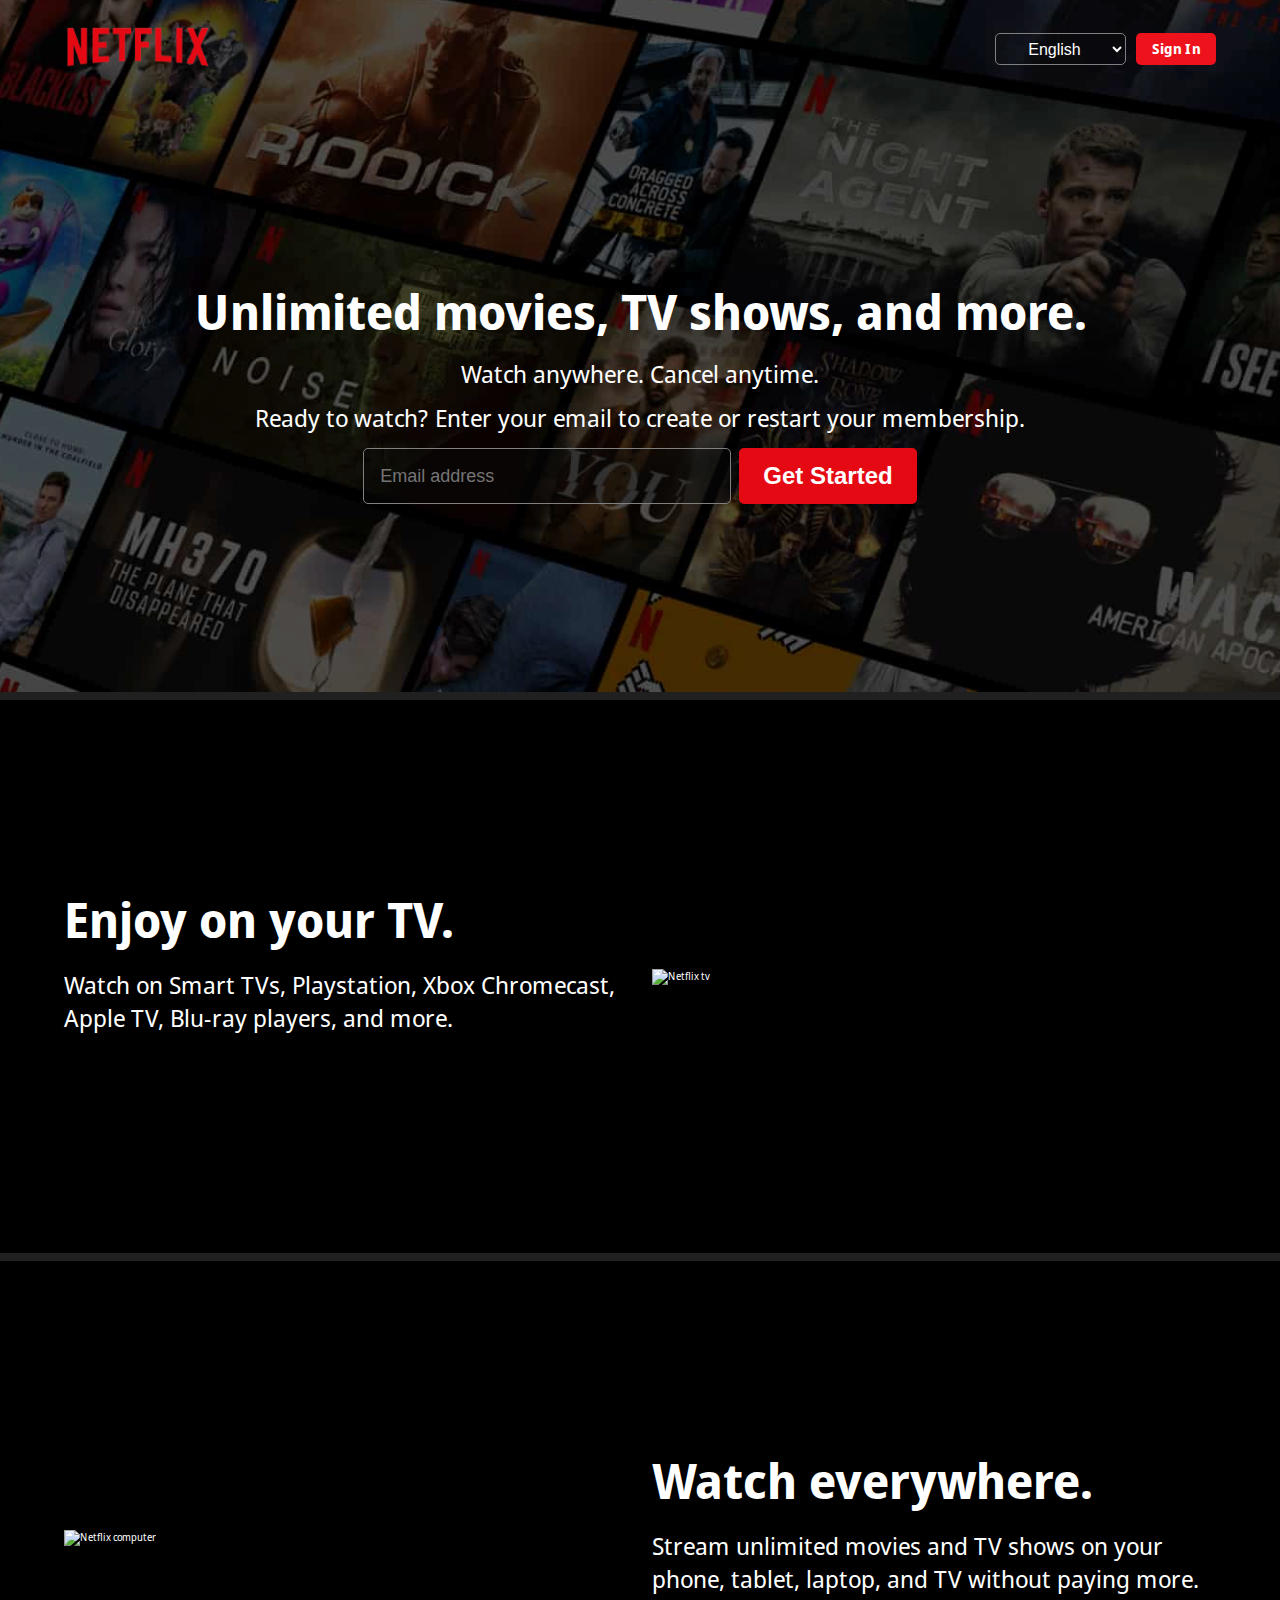
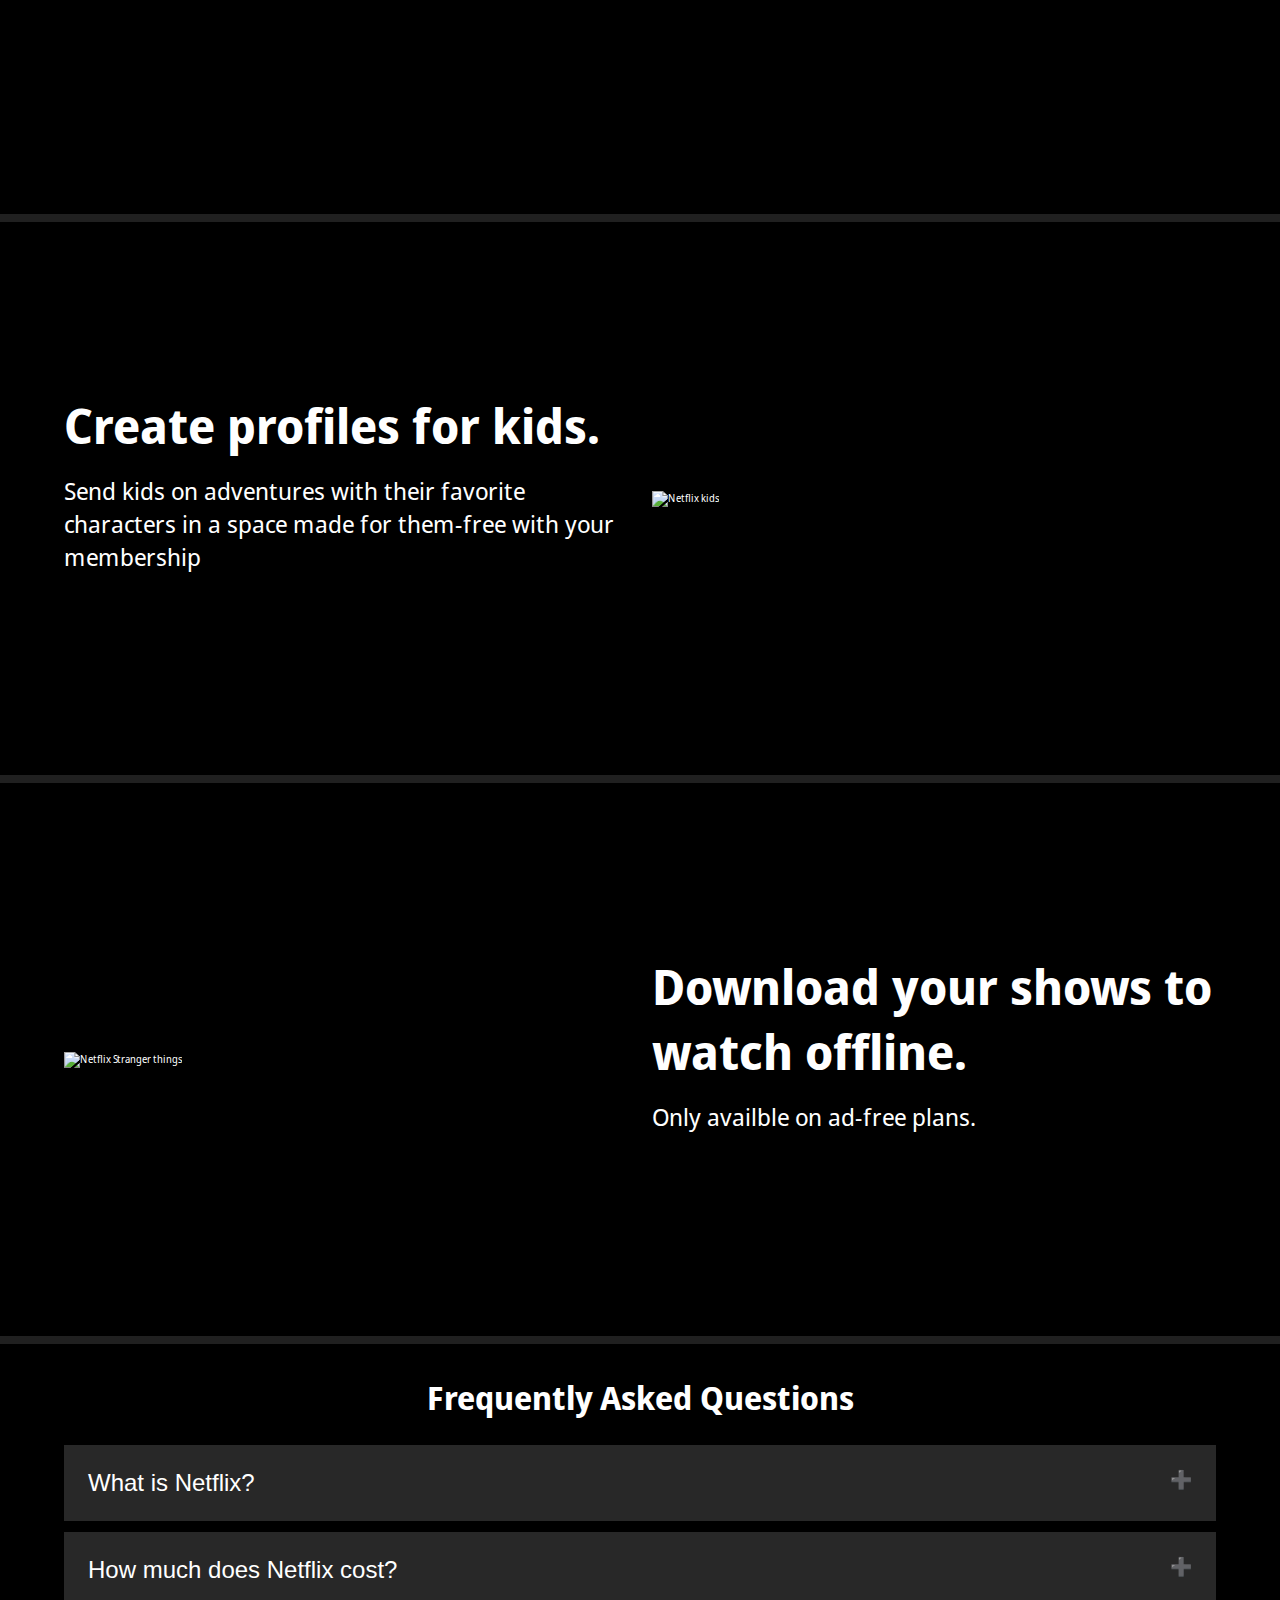
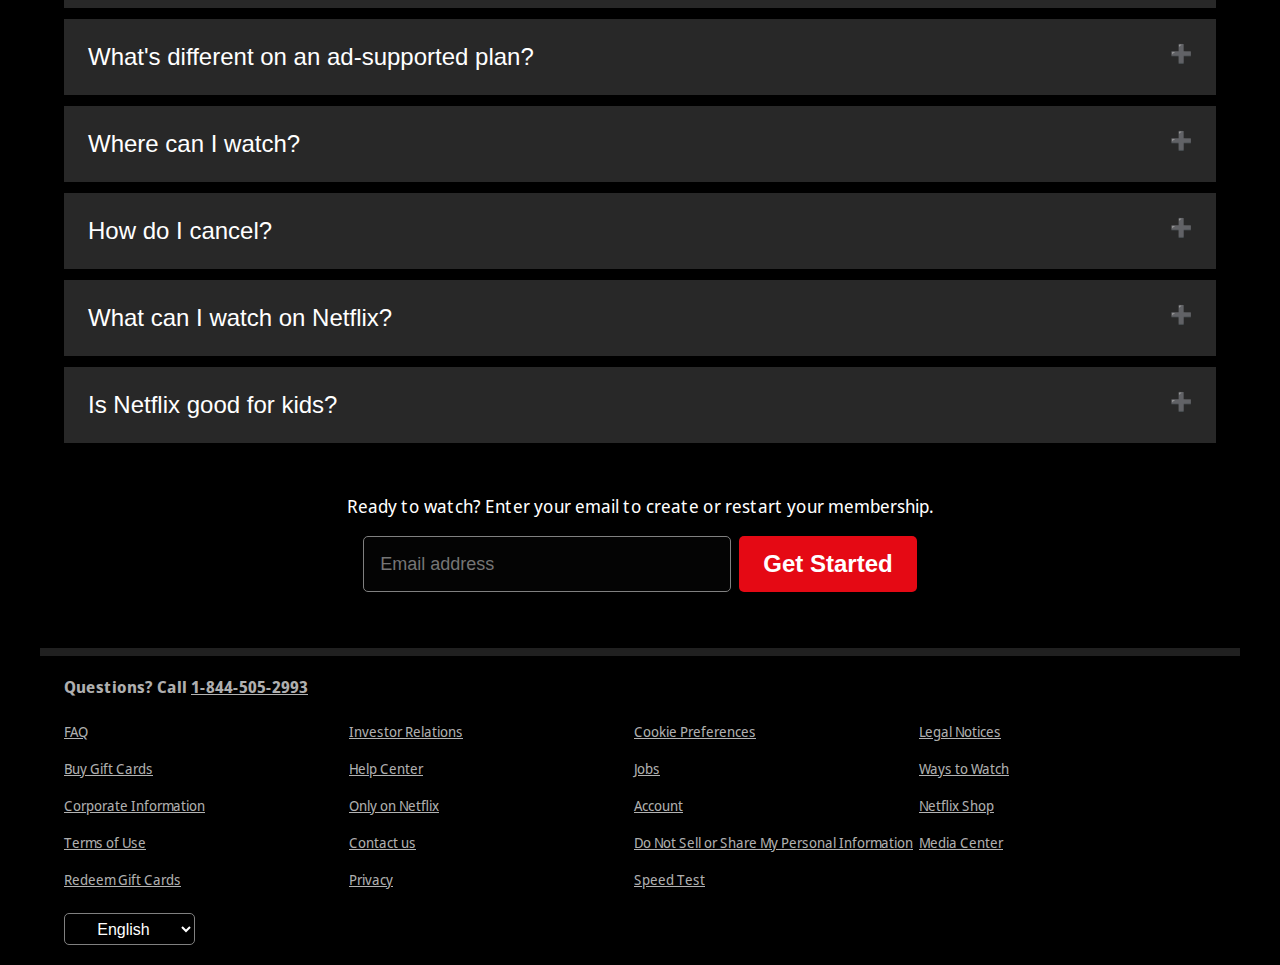
==== index.html @ d530181d "added meta tags" ====
<!DOCTYPE html>
<html lang="en">
    <head>
        <title>Netflix - Watch TV Shows Online, Watch Movies Online</title>
        <meta charset="UTF-8">
        <meta name="viewport" content="width=device-width, initial-scale=1.0">

           <!-- Media tags for social media -->
        <meta property="og:title" content="Netflix">
        <meta property="og:description" content="Watch TV Shows Online | Watch Movies Online">
        <meta property="og:image" content="./images/netflix-logo">
        <meta property="og:url" content="https://netflixclone.netlify.app/">
        <!-- add icon to tab -->
        <link rel="icon" type="image/png" href="./images/netflix-logo.png" sizes="10x10">
        <!-- Search Engine-->
        <meta name="author" content="Stephen Vizzusi">

        <link rel="canonical" href = "https://www.netflix.com/">


        <link rel="preconnect" href="https://fonts.googleapis.com">
        <link rel="preconnect" href="https://fonts.gstatic.com" crossorigin>
        <link href="https://fonts.googleapis.com/css2?family=Noto+Sans+Display:wght@400;700&display=swap" rel="stylesheet">
        <link rel="reset" href="./css/reset.css">
        <link rel="stylesheet" href="./css/style.css">
    </head>
    <body>
        <div class="hero-bg">
            <div class="hero-dark-overlay">
                <!-- navigation -->
                <header>
                    <nav>
                        <div class="nav-logo">
                            <img src="./images/netflix-logo.png" alt="LOGO">   
                        </div>
                        <div class="nav-link">
                            <select>
                                <option value="English">English</option>
                                <option value="Espanol">Espanol</option>
                            </select>
                            <a href="#">Sign In</a>
                        </div>
                    </nav>
                </header>
                <!-- hero section -->
                <main class="hero-section">
                    <section>
                        <hgroup>
                            <h1 class="hero-header">Unlimited movies, TV shows, and more.</h1>
                            <h4 class="hero-text">Watch anywhere. Cancel anytime.</h4>
                        </hgroup>
                    </section>
                    <section class="hero-form">
                        <h4 class="hero-text">Ready to watch? Enter your email to create or restart your membership.</h4>
                        <form action="https://example.com/submit" name="contact" method="POST" data-netlify="true" autocomplete="off" novalidate enctype="multipart/form-data" rel="noopener noreferrer" target="_blank" accept-charset="UTF-8">
                            <input class="email" type="email" placeholder="Email address">
                            <input class="submit" type="submit" value="Get Started">
                        </form>
                    </section>
                </main>
            </div>
        </div>
        <section class="container">
            <div class="child-container">
                <hgroup >
                    <h2 class="container-header">Enjoy on your TV.</h2>
                    <h4 class="container-text">Watch on Smart TVs, Playstation, Xbox Chromecast, Apple TV, Blu-ray players, and more.</h4>
                </hgroup>
                <figure class="figure">
                    <img src="https://assets.nflxext.com/ffe/siteui/acquisition/ourStory/fuji/desktop/tv.png" alt="Netflix tv">
                </figure>
            </div>
        </section>
        <section class="container">
            <div class="child-container child-container2">
                <hgroup>
                    <h2 class="container-header">Watch everywhere.</h2>
                    <h4 class="container-text">Stream unlimited movies and TV shows on your phone, tablet, laptop, and TV without paying more.</h4>
                </hgroup>
                <figure class="figure">
                    <img src="https://assets.nflxext.com/ffe/siteui/acquisition/ourStory/fuji/desktop/device-pile.png" alt="Netflix computer">
                </figure>
            </div>
        </section>
        <section class="container">
            <div class="child-container">
                <hgroup>
                    <h2 class="container-header">Create profiles for kids.</h2>
                    <h4 class="container-text">Send kids on adventures with their favorite characters in a space made for them-free with your membership</h4>
                </hgroup>
                <figure class="figure">
                    <img src="https://occ-0-2218-116.1.nflxso.net/dnm/api/v6/19OhWN2dO19C9txTON9tvTFtefw/AAAABfpnX3dbgjZ-Je8Ax3xn0kXehZm_5L6-xe6YSTq_ucht9TI5jwDMqusWZKNYT8DfGudD0_wWVVTFLiN2_kaQJumz2iivUWbIbAtF.png?r=11f" alt="Netflix kids">
                </figure>
            </div>
        </section>
        <section class="container">
            <div class="child-container child-container2">
                <hgroup>
                    <h2 class="container-header">Download your shows to watch offline.</h2>
                    <h4 class="container-text">Only availble on ad-free plans.</h4>
                </hgroup>
                <figure class="figure">
                    <img src="https://assets.nflxext.com/ffe/siteui/acquisition/ourStory/fuji/desktop/mobile-0819.jpg" alt="Netflix Stranger things">
                </figure>   
            </div>
        </section>
        <section class="faq-section">
            <h2 class="faq-header">Frequently Asked Questions</h2>
            <div>
                <button class="accordion">What is Netflix?</button>
                <div class="panel">
                    <p>Netflix is a streaming service that offers a wide variety of award-winning TV shows, movies, anime, documentaries, and more on thousands of internet-connected devices.</p>
                    <p>You can watch as much as you want, whenever you want &dash; all for one low monthly price. There's always something new to discover and new TV shows and movies are added every week!</p>
                </div>
            </div>

            <div>
                <button class="accordion">How much does Netflix cost?</button>
                <div class="panel">
                    <p>Watch Netflix on your smartphone, tablet, Smart TV, laptop, or streaming device, all for one fixed monthly fee. Plans range from $6.99 to $19.99 a month. No extra costs, no contracts.</p>
                </div>
            </div>

            <div>
                <button class="accordion">What's different on an ad-supported plan?</button>
                <div class="panel">
                    <p>An ad-supported plan is a great way to enjoy movies and TV shows at a lower price. You can stream your favorites with limited ad breaks (some location and device restrictions apply). Downloads are not supported and a limited number of movies and TV shows are not available due to licensing restrictions. <a href="#">Learn more</a>.</p>
                </div>
            </div>

            <div>
                <button class="accordion">Where can I watch?</button>
                <div class="panel">
                    <p>Watch anywhere, anytime. Sign in with your Netflix account to watch instantly on the web at netflix.com from your personal computer or on any internet-connected device that offers the Netflix app, including smart TVs, smartphones, tablets, streaming media players and game consoles.</p>
                    <p>You can also download your favorite shows with the iOS, Android, or Windows 10 app. Use downloads to watch while you're on the go and without an internet connection. Take Netflix with you anywhere.</p>
                </div>
            </div>

            <div>
                <button class="accordion">How do I cancel?</button>
                <div class="panel">
                    <p>Netflix is flexible. There are no pesky contracts and no commitments. You can easily cancel your account online in two clicks. There are no cancellation fees &dash; start or stop your account anytime.</p>
                </div>
            </div>

            <div>
                <button class="accordion">What can I watch on Netflix?</button>
                <div class="panel">
                    <p>Netflix has an extensive library of feature films, documentaries, TV shows, anime, award-winning Netflix originals, and more. Watch as much as you want, anytime you want.</p>
                </div>
            </div>

            
            <div>
                <button class="accordion">Is Netflix good for kids?</button>
                <div class="panel">
                    <p>The Netflix Kids experience is included in your membership to give parents control while kids enjoy family-friendly TV shows and movies in their own space.</p>
                    <p>Kids profiles come with PIN-protected parental controls that let you restrict the maturity rating of content kids can watch and block specific titles you don’t want kids to see.</p>
                </div>
            </div>
        </section>

        <section class="subscribe-section">
            <h4>Ready to watch? Enter your email to create or restart your membership.</h4>
             <form action="https://example.com/submit" name="contact" method="POST" data-netlify="true" autocomplete="off" novalidate enctype="multipart/form-data" rel="noopener noreferrer" target="_blank" accept-charset="UTF-8">
                <input class="email" type="email" placeholder="Email address">
                <input class="submit" type="submit" value="Get Started">
            </form>
        </section>

        <footer>
            <h6>Questions? Call <a href="#">1-844-505-2993</a></h6>
            <ul class="footer-parent-container">
                <li><a href="#">FAQ</a></li>
                <li><a href="#">Investor Relations</a></li>
                <li><a href="#">Cookie Preferences</a></li>
                <li><a href="#">Legal Notices</a></li>
                <li><a href="#">Buy Gift Cards</a></li>
                <li><a href="#">Help Center</a></li>
                <li><a href="#">Jobs</a></li>
                <li><a href="#">Ways to Watch</a></li>
                <li><a href="#">Corporate Information</a></li>
                <li><a href="#">Only on Netflix</a></li>
                <li><a href="#">Account</a></li>
                <li><a href="#">Netflix Shop</a></li>
                <li><a href="#">Terms of Use</a></li>
                <li><a href="#">Contact us</a></li>
                <li><a href="#">Do Not Sell or Share My Personal Information</a></li>
                <li><a href="#">Media Center</a></li>
                <li><a href="#">Redeem Gift Cards</a></li>
                <li><a href="#">Privacy</a></li>
                <li><a href="#">Speed Test</a></li>
            </ul>
            <select>
                <option value="English">English</option>
                <option value="Espanol">Espanol</option>
            </select>
        </footer>
        <script src="./js/main.js"></script>
    </body>
</html>
---- css/style.css ----
/* Box Model Hack */
* {
    box-sizing: border-box;
    margin: 0;
    padding: 0;
}

/* Clear fix hack */
.clearfix:after {
    content: ".";
    display: block;
    clear: both;
    visibility: hidden;
    line-height: 0;
    height: 0;
}

.clear {
   clear: both;
}

/******************************************
/* BASE STYLES
/*******************************************/

html {
    font-size: 62.5%;
}

body {
    background-color: rgb(0,0,0);
    font-family: "Noto Sans Display", "sans-serif";
    color: #fff;
}


img {
    width: 100%;
    object-fit: cover;
}

a {
    text-decoration: none;
    color: inherit;
}

/******************************************
/* NAVIGATION
/*******************************************/

nav {
    padding: 10px 0;
    width: 90%;
    max-width: 1200px;
    margin: auto;
    display: flex;
    align-items: center;
    justify-content: space-between;
}

.nav-logo {
    width: 95px;
}

.nav-link {
    font-size: 1.4rem;
    font-weight: 700;
    display: flex;
    gap: 10px;
    color: #fff;
}

.nav-link > select {
    border: 1px solid gray;
    border-radius: 5px;
    background: none;
    color: #fff;
    padding: 5px;
    width: 80px;
}

.nav-link > a {
    background: rgb(237, 18, 27);
    border-radius: 5px;
    width: 80px;
    display: flex;
    justify-content: center;
    align-items: center;
}

/******************************************
/* HERO
/*******************************************/

.hero-bg {
    background: url(../images/netflix-bg.jpeg);
    background-repeat: no-repeat;
    background-size: 300%;
    background-position: bottom center;
    height: 510px; 
    width: 100%;
    border-bottom: 8px solid rgb(32, 32, 32);
}

.hero-dark-overlay {
    width: 100%;
    height: 100%;
    background-color: rgba(0, 0, 0, 0.6);
}

.hero-section {
    display: flex;
    flex-direction: column;
    align-items: center;
    justify-content: center;
    color: #fff;
    padding: 38px 0px;
    width: 90%;
    max-width: 900px;
    margin: auto;
}

.hero-header {
    font-size: 3.2rem;
    text-align: center;
}

.hero-text {
    font-size: 1.8rem;
    font-weight: 400;
    line-height: 2.8rem;
    text-align: center;
    max-width: 75%;
    margin: auto;
    margin-top: 16px;
}

.hero-form > form {
    display: flex;
    flex-direction: column;
    align-items: center;
    justify-content: center;
    gap: 16px;
}
.email {
    border: 1px solid gray;
    border-radius: 5px;
    background: rgba(9, 9, 9, 0.4);
    outline: none;
    color: #fff;
    padding: 20px 16px;
    margin-top: 16px;
    width: 100%;
    max-width: 294px;
    height: 48px;
    font-size: 1.8rem;
}

.submit {
    padding: 12px 28px;
    background: #E50914;
    color: #fff;
    border-radius: 5px;
    border: none;
    font-size: 1.8rem;
    font-weight: 700;
    outline: none;
    
}

/******************************************
/* container sections
/*******************************************/

.container {
    max-width: 100%;
    min-height: 510px;
    text-align: center;
    display: flex;
    flex-direction: column;
    align-items: center;
    justify-content: space-around;
    border-bottom: 8px solid rgb(32, 32, 32);
}

.child-container {
    width: 90%;
    max-width: 900px;
    margin: auto;
}

.container-header {
    font-size: 3.2rem;
    font-weight: 700;
    margin-top: 25px;

}

.container-text {
    font-size: 1.8rem;
    font-weight: 400;
    max-width: 85%;
    margin: auto;
    margin-top: 16px;
}

.figure {
    width: 88%;
    max-width: 640px;
    margin: auto;
}

/******************************************
/* FAQ Section
/*******************************************/


.faq-section {
    width: 90%;
    max-width: 1200px;
    margin: auto;
    padding: 32px 0;
    display: flex;
    flex-direction: column;
    gap: 10px;
}

.faq-header{
    font-size: 3.2rem;
    text-align: center;
    margin-bottom: 16px;
}

.accordion {
    background: rgb(40,40,40);
    color: #fff;
    font-size: 1.8rem;
    cursor: pointer;
    width: 100%;
    border: none;
    outline: none;
    transition: .2s ease-in-out;
    text-align: left;
    padding: 24px;
    margin-bottom: 1px;
}

.active, .accordion:hover {
    background: rgb(69,69,69);
}

.panel {
    background: rgb(40,40,40);
    width: 100%;
    font-size: 1.8rem;
    height: fit-content;
    padding: 24px;
    color: #fff;
    display: none;
    overflow: hidden;
}

.panel p:nth-child(2) {
    margin-top: 10px;
}

.accordion:after{
    content: "\02795";
    font-size: 1.8rem;
    color: #fff;
    float: right;
}

.active:after {
    content: "\0058";
    font-size: 1.8rem;
    color: #fff;
    float: right;
}

/******************************************
/* Subscribe Section
/*******************************************/

.subscribe-section {
    width: 100%;
    max-width: 1200px;
    margin: auto;
    margin-top: 1.6rem; 
    display: flex;
    flex-direction: column;
    align-items: center;
    justify-content: center;
    padding-bottom: 5.6rem;
    border-bottom: 8px solid rgb(32, 32, 32);
}

.subscribe-section form {
    display: flex;
    flex-direction: column;
    justify-content: center;
    align-items: center;
    gap: 1.6rem;
}

.subscribe-section h4 {
    font-size: 1.8rem;
    font-weight: 400;
    line-height: 2.8rem;
    text-align: center;
    max-width: 70%;
    margin: auto;
}

/******************************************
/* Footer
/*******************************************/

footer {
    width: 90%;
    max-width: 1200px;
    margin: auto;
    color: #ffffffB3;
    display: flex;
    flex-direction: column;
    gap: 20px;
    font-size: 1.4rem;
    padding: 20px 0;
}

footer a {
    text-decoration: underline;
}

.footer-parent-container {
    display: flex;
    flex-direction: row;
    flex-wrap: wrap;
    gap: 10px;
    width: 100%;
    max-width: 1200px;
    list-style: none;
}

.footer-parent-container li {
    width: 100%;
    max-width: 190px;
    padding: 4px 0;
}
footer ul li {
    padding: 8px 0;
}

footer h6 {
    font-size: 1.6rem;
}

footer select {
    border: 1px solid gray;
    border-radius: 5px;
    background: none;
    color: #fff;
    padding: 5px;
    width: 80px;
}


/******************************************
/* Media Queries
/*******************************************/

@media screen and (min-width:768px){
    .nav-link > select {
        padding: 6px 0;
        width: 131px;
        height: 32px;
        font-size: 1.6rem;
        text-align: center;
    }

    .hero-bg {
        background-size: 150%;
        background-position: bottom center;
        height: 512px; 
    }

    .hero-section {
        flex-direction: column;
        padding: 0px 0px;
        padding-top: 11.2rem;
    }
    
    .hero-text {
        max-width: 100%;
    }
    
    .hero-form > form {
        flex-direction: row;
        gap: 8px;
        margin-top: 16px;
    }
    .email {
        padding: 20px 16px;
        margin-top: 0;
        width: 100%;
        max-width: 368px;
        height: 56px;
    }
    
    .submit {
        padding: 12px 24px;
        font-size: 2.4rem;
        height: 56px;     
    }

    .container {
        min-height: 750px;
        align-items: flex-start;
        justify-content: flex-start;
    }
     
    .container-header {
        margin-top: -32px;
    }

    .container-text {
        max-width: 95%;
    }

    .panel {
        font-size: 2.4rem;
    }

    .accordion {
        font-size: 2.4rem;
    }
    
    .subscribe-section form {
        flex-direction: row;
        gap: 8px;
        margin-top: 16px;
    }

    .subscribe-section form .email{
        width: 376px;
    }

    .subscribe-section form .submit {
            height: 56px;     
    }

    .subscribe-section h4 {
        max-width: 80%;
    }

    footer {
        width: 90%;
        max-width: 1200px;
        margin: auto;
        color: #ffffffB3;
        display: flex;
        flex-direction: column;
        gap: 20px;
        font-size: 1.4rem;
        padding: 20px 0;
    }

    .footer-parent-container {
        column-gap: 5px;
    }
    
    .footer-parent-container li {
        max-width: 174px;
    }

    footer h6 {
        font-size: 1.6rem;
    }
    
    footer a {
        text-decoration: underline;
    }
    
    footer ul {
        display: flex;
        flex-direction: row;
        flex-wrap: wrap;
    }
    footer ul > div {
        width: 100%;
        max-width: 226px;
    }

    footer ul li {
        padding: 8px 0;
    }

    footer ul > div:nth-child(1) {
        /* background-color: #E50914; */
        margin-right: .2rem;
    }

    footer ul > div:nth-child(2) {
        /* background-color: blue; */
        margin-right: .2rem;
    }

    footer select {
        padding: 6px 0;
        width: 131px;
        height: 32px;
        font-size: 1.6rem;
        text-align: center;
    }
}

@media screen and (min-width: 960px){
    
    .nav-logo {
        width: 148px;
    }

    .hero-bg {
        background-size: 150%;
        height: 700px; 
    }

    .hero-section {
        padding-top: 18.2rem;
    }

    .hero-header {
        font-size: 4.8rem;
    }

    .hero-text {
        font-size: 2.4rem;
    }

    .container {
        min-height: 561px;
        text-align:left;
        max-width: 100%;
    }

    .child-container {
        display: flex;
        align-items: center;
        justify-content: center;
        flex-wrap: nowrap;
        max-width: 1331px;
        gap: 2%;
    }

    .child-container > hgroup {
        width: 49%;
    }

    .child-container > figure {
        width: 49%;
    }

    .child-container2 > hgroup {
        order: 2;
    }

    .container-header {
        font-size: 4.8rem;
    }
    
    .container-text {
        font-size: 2.4rem;
        max-width: 100%;
    }


    .footer-parent-container li {
        max-width: 280px;
    }
}
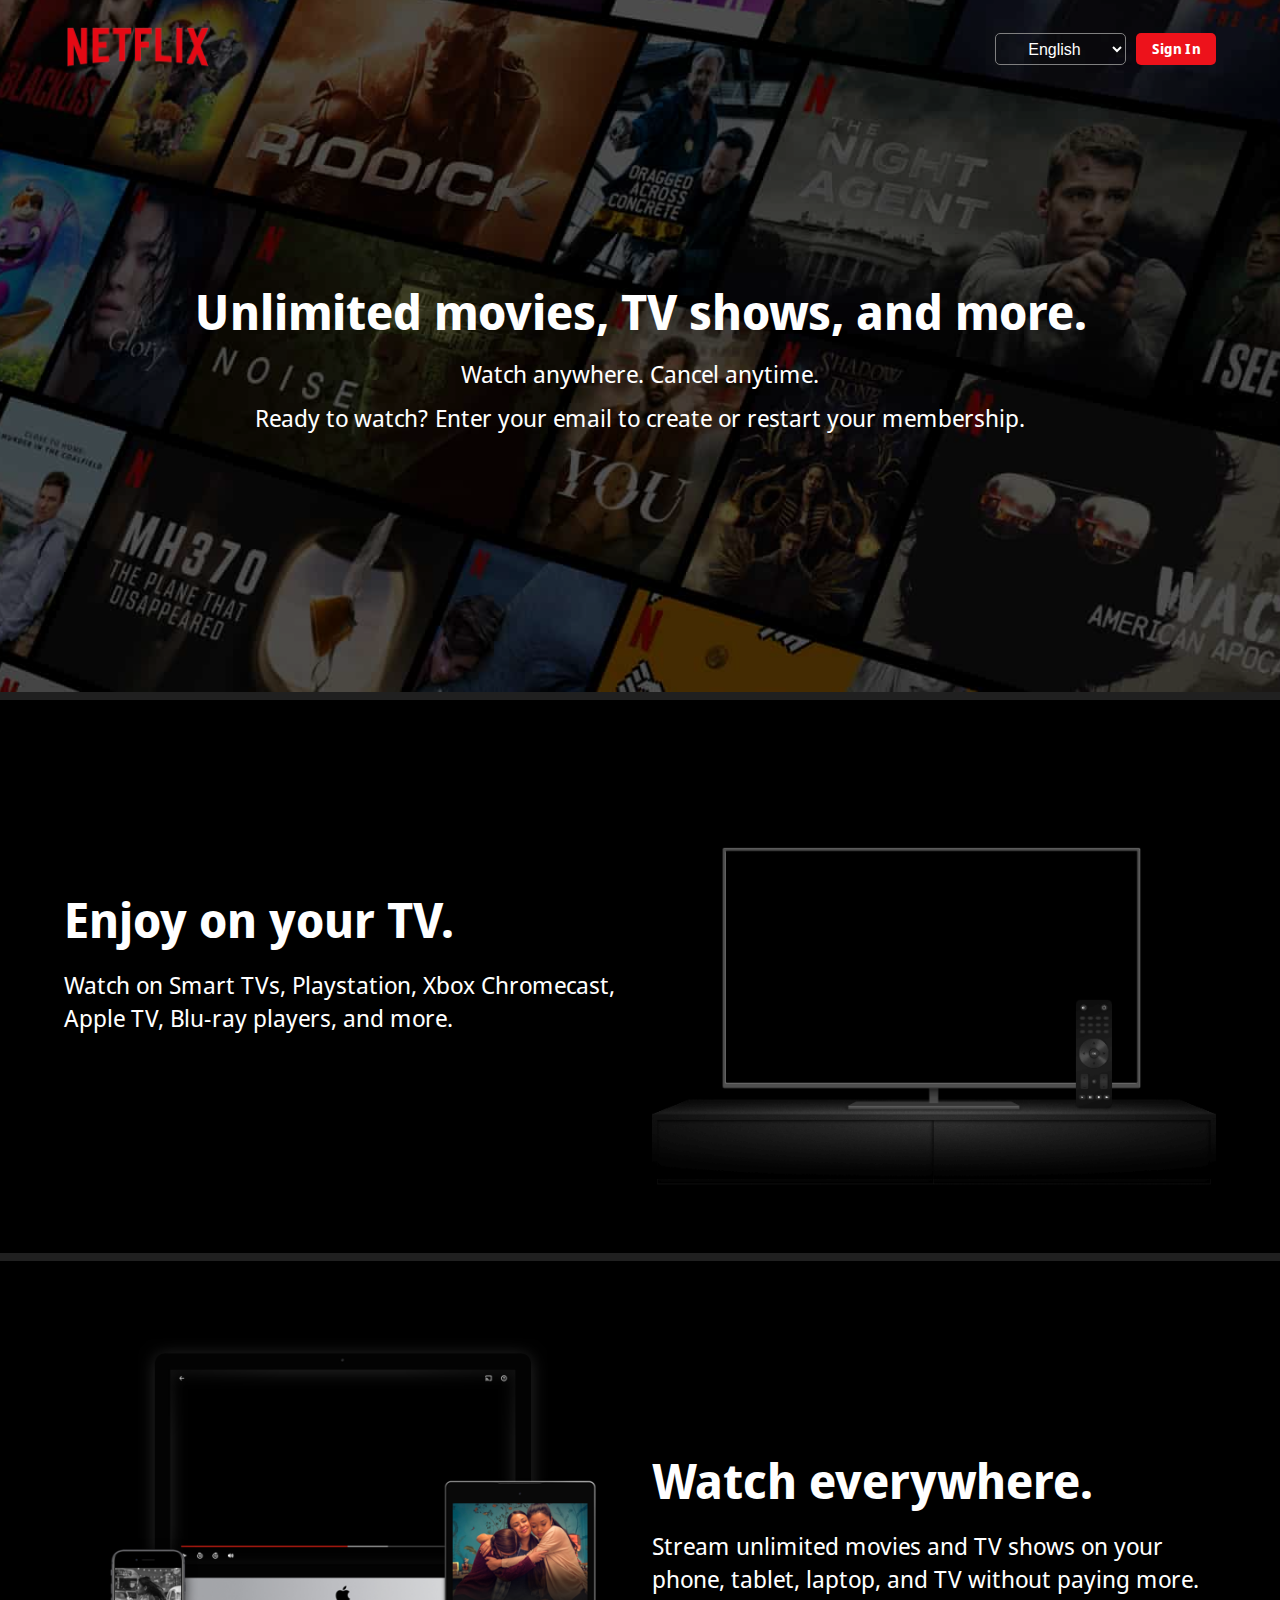
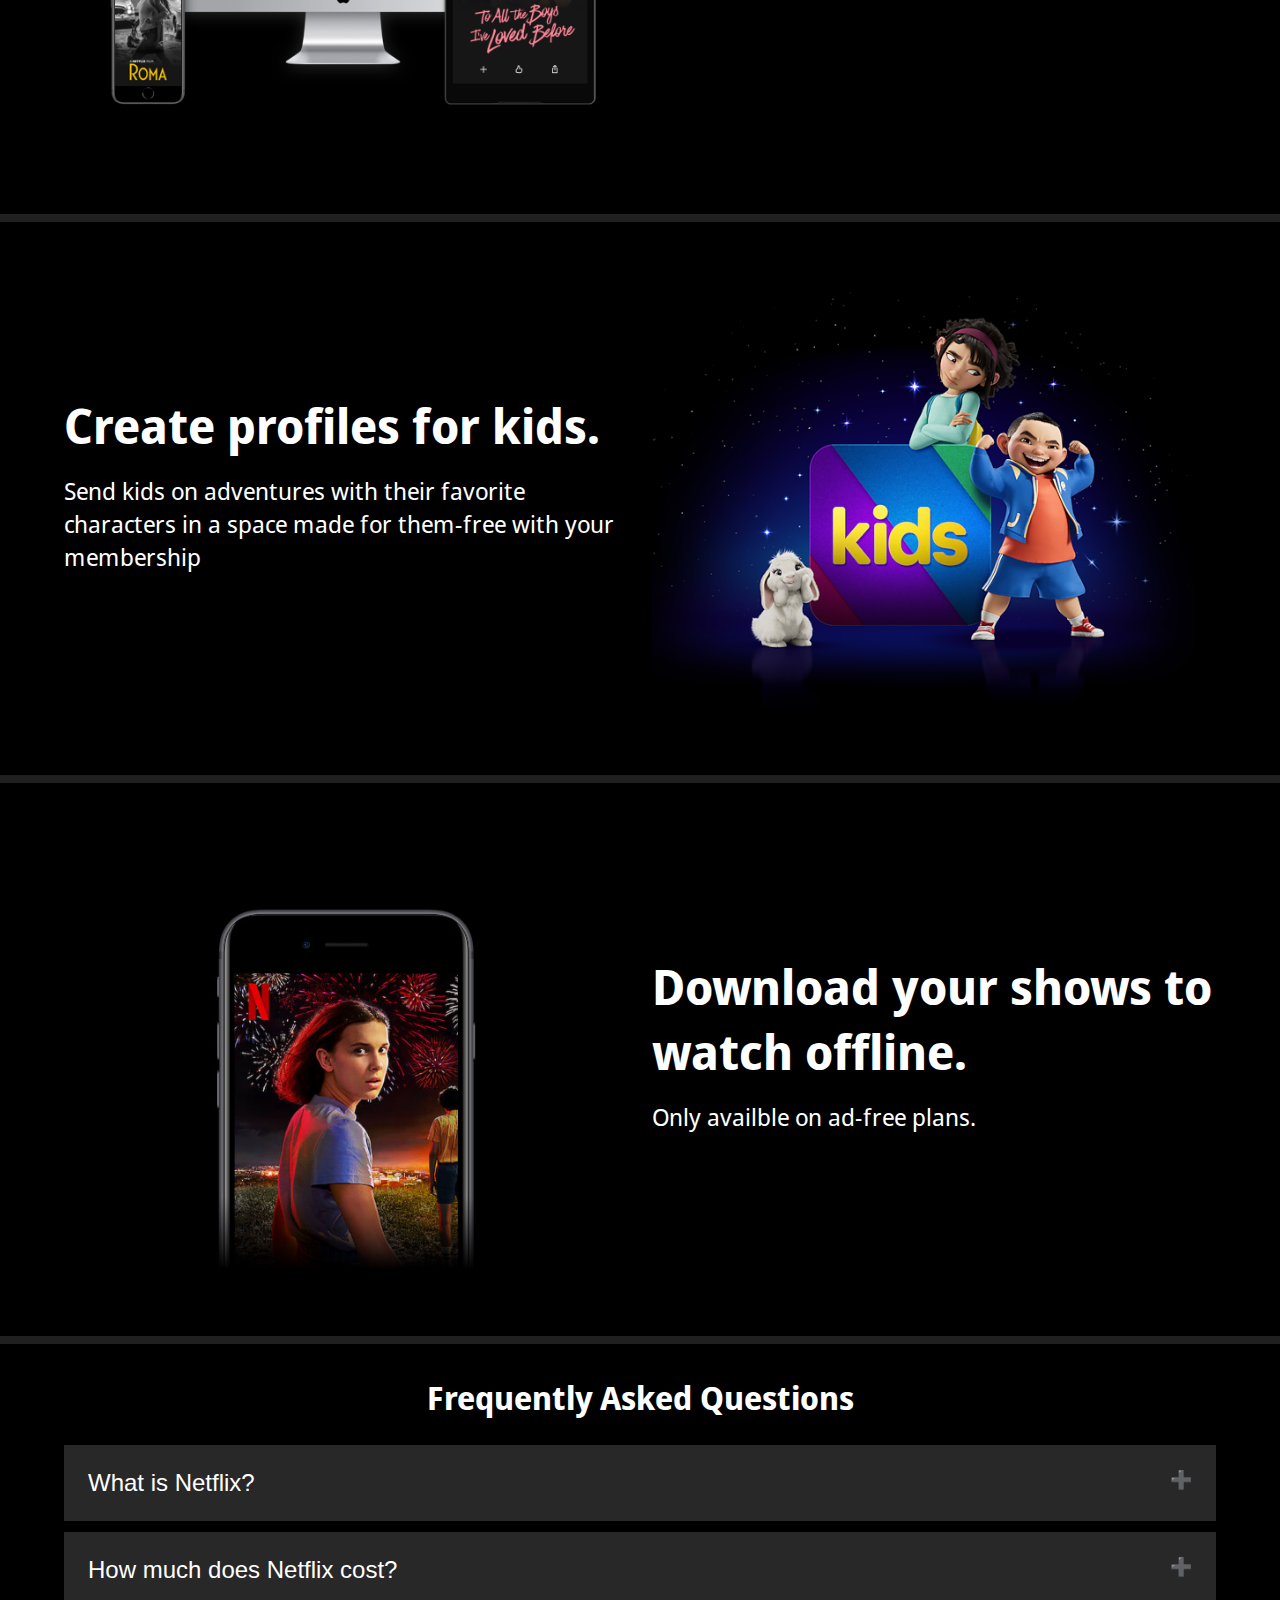
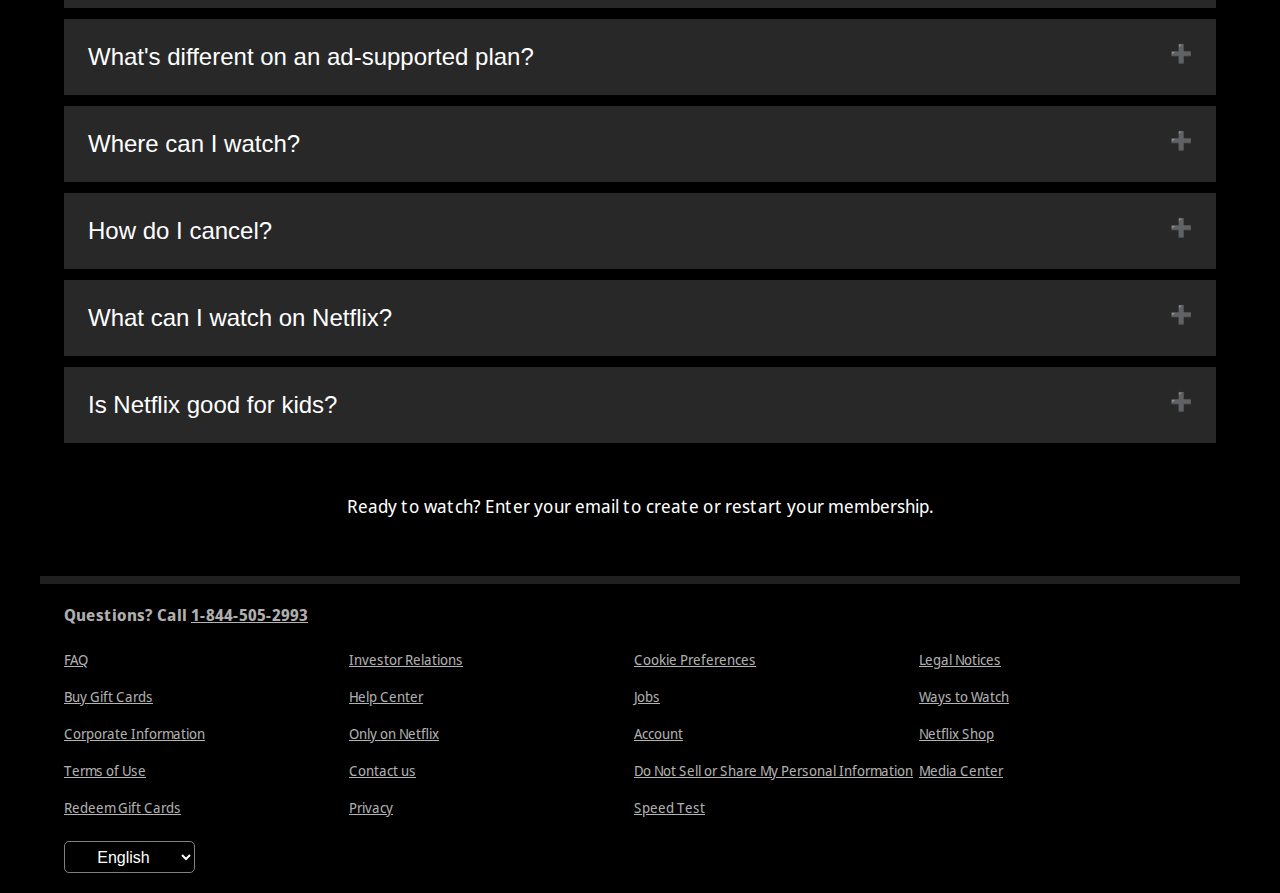
==== commit 234660de: "Removed the forms and added local images, so that the website will no longer get flagged for phishin" ====
--- a/index.html
+++ b/index.html
@@ -9,15 +9,15 @@
         <meta property="og:title" content="Netflix">
         <meta property="og:description" content="Watch TV Shows Online | Watch Movies Online">
         <meta property="og:image" content="./images/netflix-logo">
-        <meta property="og:url" content="https://netflixclone.netlify.app/">
+        <meta property="og:url" content="netflixclonedsite.netlify.app">
         <!-- add icon to tab -->
         <link rel="icon" type="image/png" href="./images/netflix-logo.png" sizes="10x10">
         <!-- Search Engine-->
         <meta name="author" content="Stephen Vizzusi">
 
-        <link rel="canonical" href = "https://www.netflix.com/">
+        <link rel="canonical" href = "https://www.netflixclonedsite.netlify.app">
 
-
+        <meta name="google-site-verification" content="bhudc0lct3Zh2HI8T-TkEmAyJ6qujlv5W0Tv61ZH2b0" />
         <link rel="preconnect" href="https://fonts.googleapis.com">
         <link rel="preconnect" href="https://fonts.gstatic.com" crossorigin>
         <link href="https://fonts.googleapis.com/css2?family=Noto+Sans+Display:wght@400;700&display=swap" rel="stylesheet">
@@ -38,7 +38,7 @@
                                 <option value="English">English</option>
                                 <option value="Espanol">Espanol</option>
                             </select>
-                            <a href="#">Sign In</a>
+                            <a href="./signin.html">Sign In</a>
                         </div>
                     </nav>
                 </header>
@@ -52,10 +52,7 @@
                     </section>
                     <section class="hero-form">
                         <h4 class="hero-text">Ready to watch? Enter your email to create or restart your membership.</h4>
-                        <form action="https://example.com/submit" name="contact" method="POST" data-netlify="true" autocomplete="off" novalidate enctype="multipart/form-data" rel="noopener noreferrer" target="_blank" accept-charset="UTF-8">
-                            <input class="email" type="email" placeholder="Email address">
-                            <input class="submit" type="submit" value="Get Started">
-                        </form>
+
                     </section>
                 </main>
             </div>
@@ -67,7 +64,7 @@
                     <h4 class="container-text">Watch on Smart TVs, Playstation, Xbox Chromecast, Apple TV, Blu-ray players, and more.</h4>
                 </hgroup>
                 <figure class="figure">
-                    <img src="https://assets.nflxext.com/ffe/siteui/acquisition/ourStory/fuji/desktop/tv.png" alt="Netflix tv">
+                    <img src="./images/tv-1.png" alt="Netflix tv">
                 </figure>
             </div>
         </section>
@@ -78,7 +75,7 @@
                     <h4 class="container-text">Stream unlimited movies and TV shows on your phone, tablet, laptop, and TV without paying more.</h4>
                 </hgroup>
                 <figure class="figure">
-                    <img src="https://assets.nflxext.com/ffe/siteui/acquisition/ourStory/fuji/desktop/device-pile.png" alt="Netflix computer">
+                    <img src="./images/computer-2.png" alt="Netflix computer">
                 </figure>
             </div>
         </section>
@@ -89,7 +86,7 @@
                     <h4 class="container-text">Send kids on adventures with their favorite characters in a space made for them-free with your membership</h4>
                 </hgroup>
                 <figure class="figure">
-                    <img src="https://occ-0-2218-116.1.nflxso.net/dnm/api/v6/19OhWN2dO19C9txTON9tvTFtefw/AAAABfpnX3dbgjZ-Je8Ax3xn0kXehZm_5L6-xe6YSTq_ucht9TI5jwDMqusWZKNYT8DfGudD0_wWVVTFLiN2_kaQJumz2iivUWbIbAtF.png?r=11f" alt="Netflix kids">
+                    <img src="./images/kids-3.png" alt="Netflix kids">
                 </figure>
             </div>
         </section>
@@ -100,7 +97,7 @@
                     <h4 class="container-text">Only availble on ad-free plans.</h4>
                 </hgroup>
                 <figure class="figure">
-                    <img src="https://assets.nflxext.com/ffe/siteui/acquisition/ourStory/fuji/desktop/mobile-0819.jpg" alt="Netflix Stranger things">
+                    <img src="./images/mobile-4.jpeg" alt="Netflix Stranger things">
                 </figure>   
             </div>
         </section>
@@ -162,10 +159,7 @@
 
         <section class="subscribe-section">
             <h4>Ready to watch? Enter your email to create or restart your membership.</h4>
-             <form action="https://example.com/submit" name="contact" method="POST" data-netlify="true" autocomplete="off" novalidate enctype="multipart/form-data" rel="noopener noreferrer" target="_blank" accept-charset="UTF-8">
-                <input class="email" type="email" placeholder="Email address">
-                <input class="submit" type="submit" value="Get Started">
-            </form>
+
         </section>
 
         <footer>
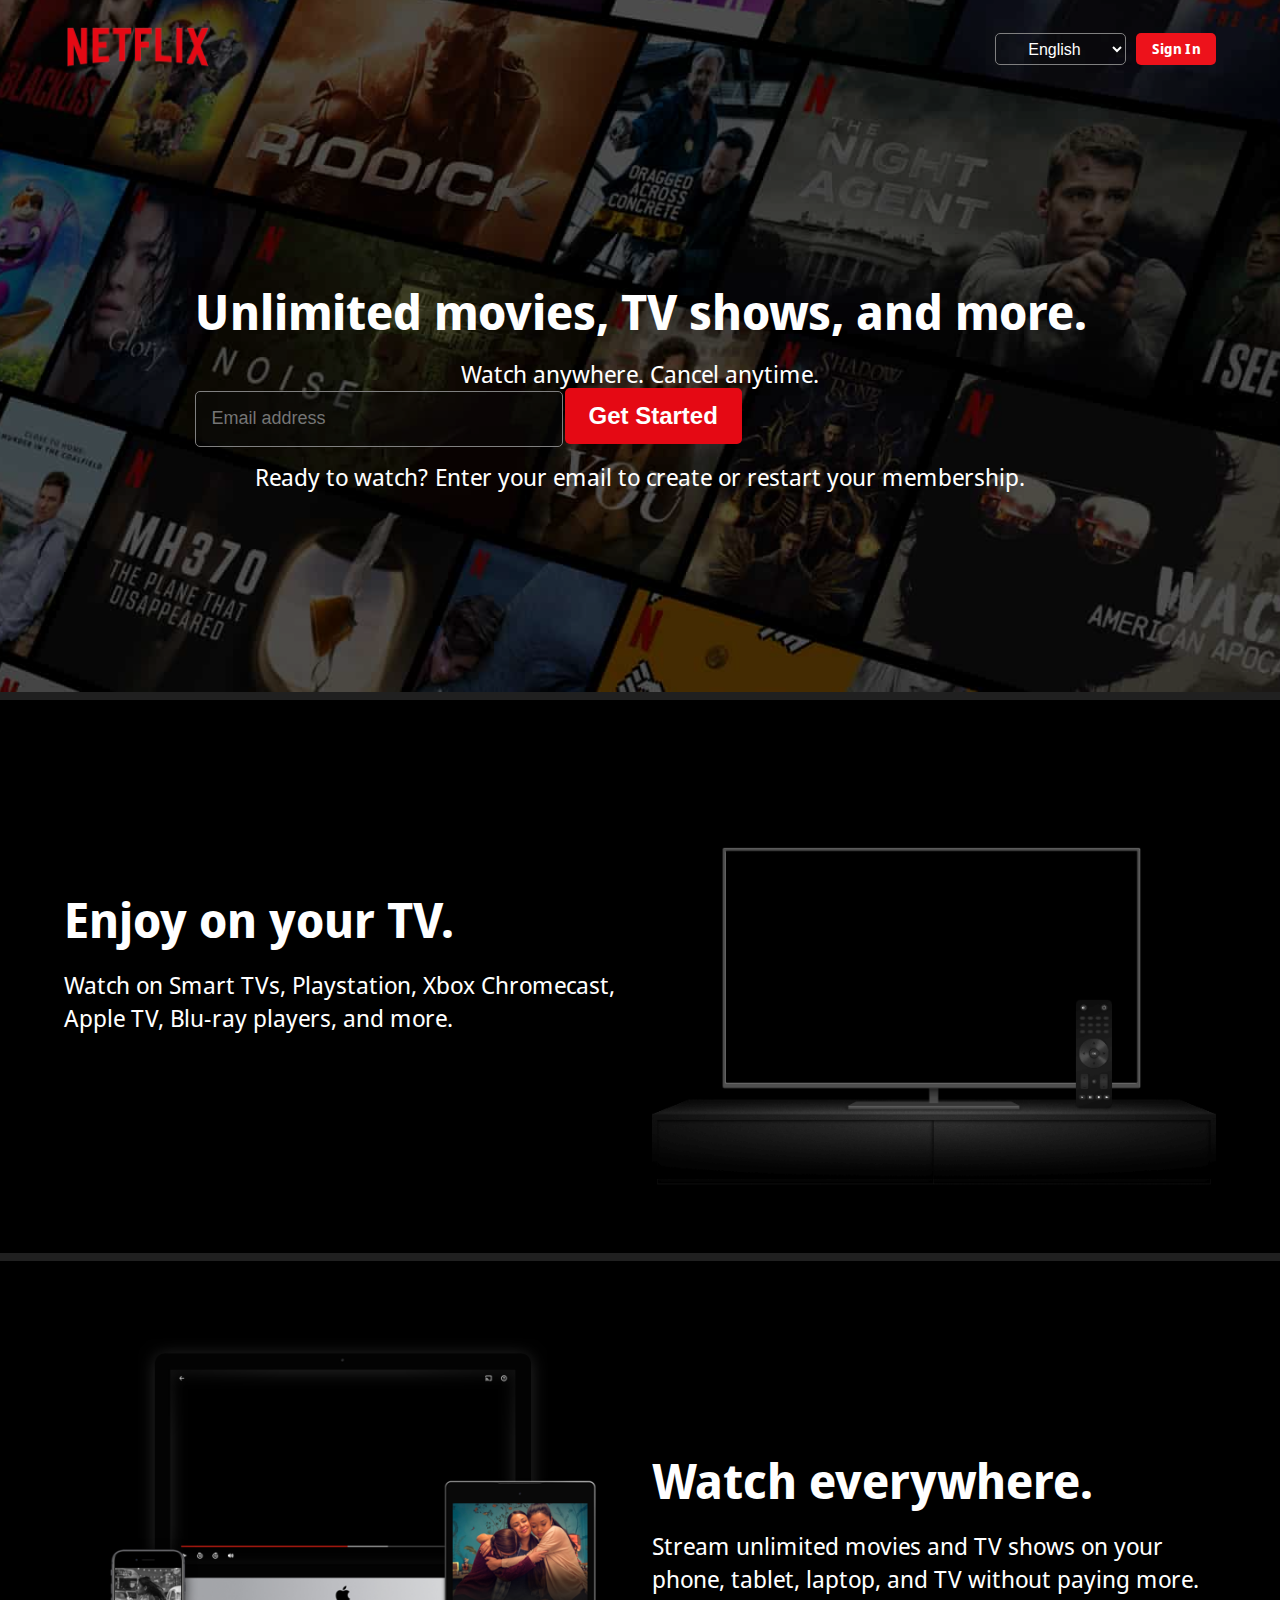
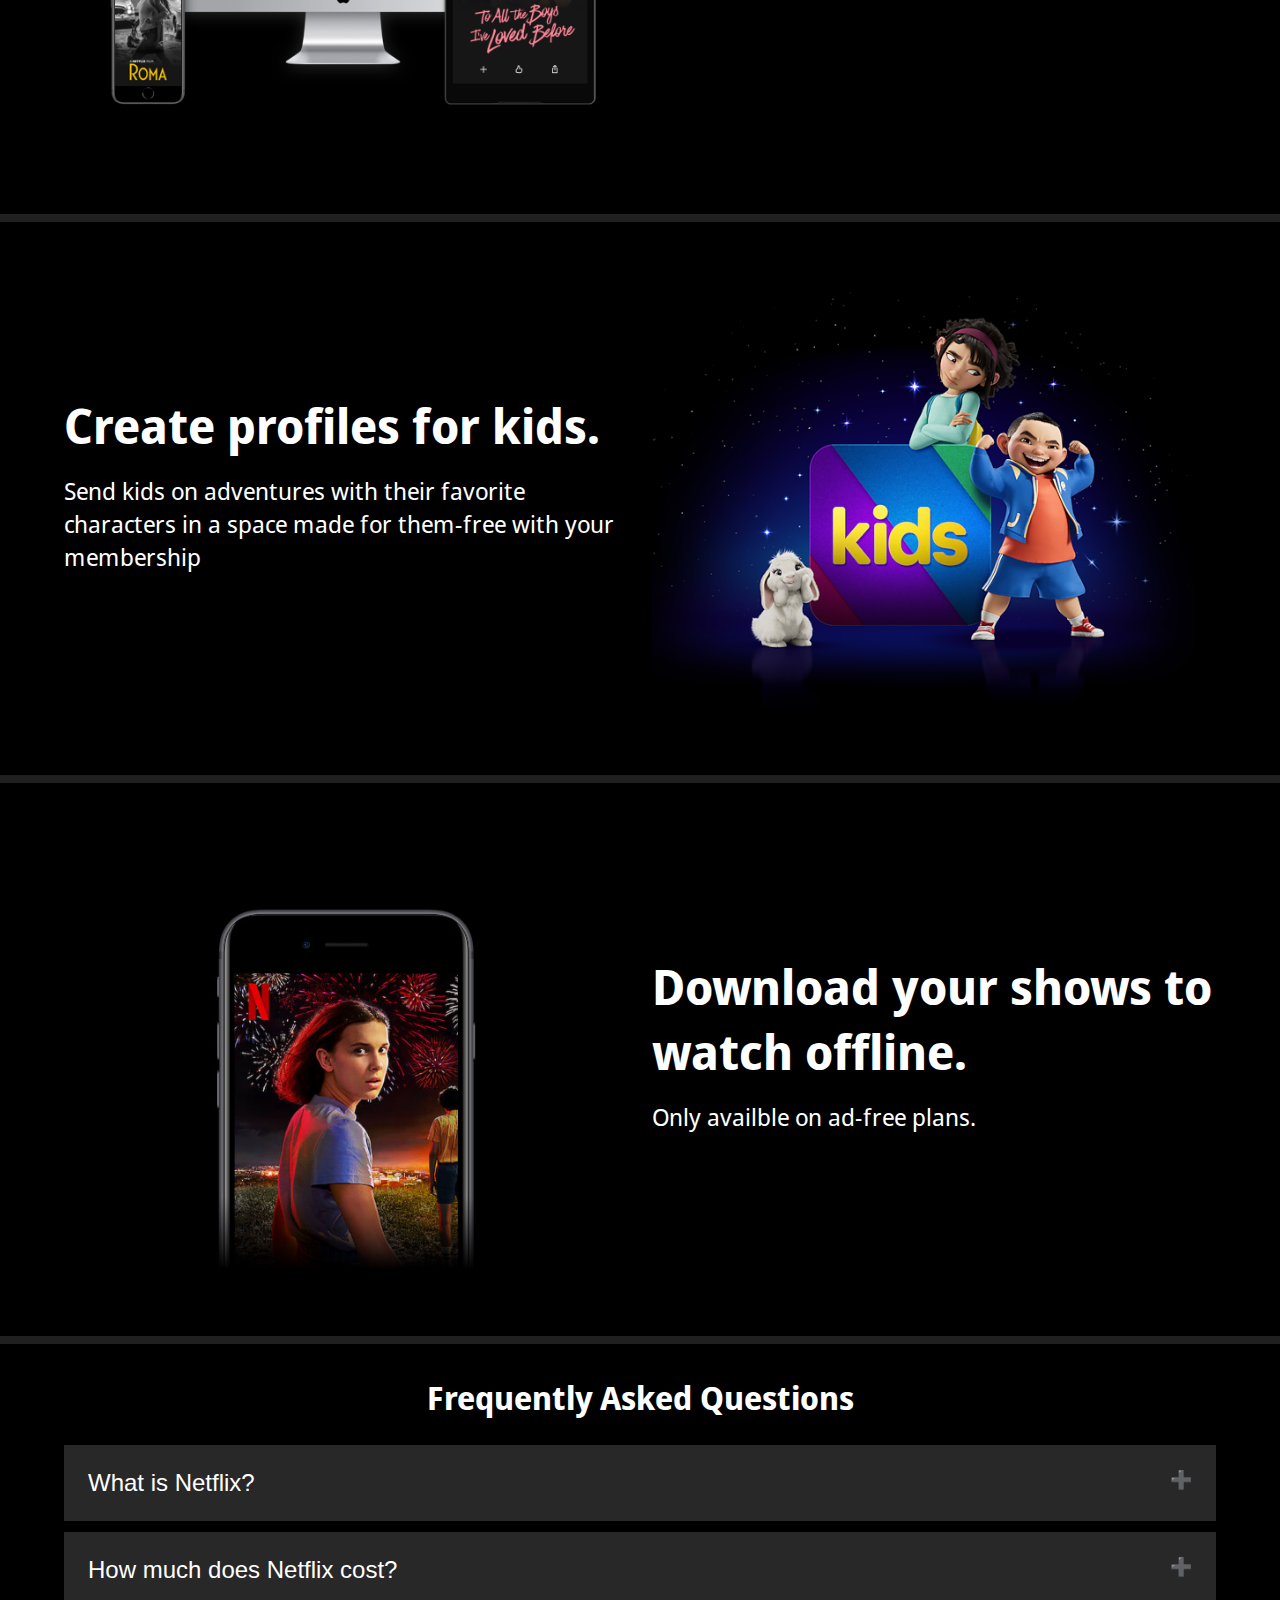
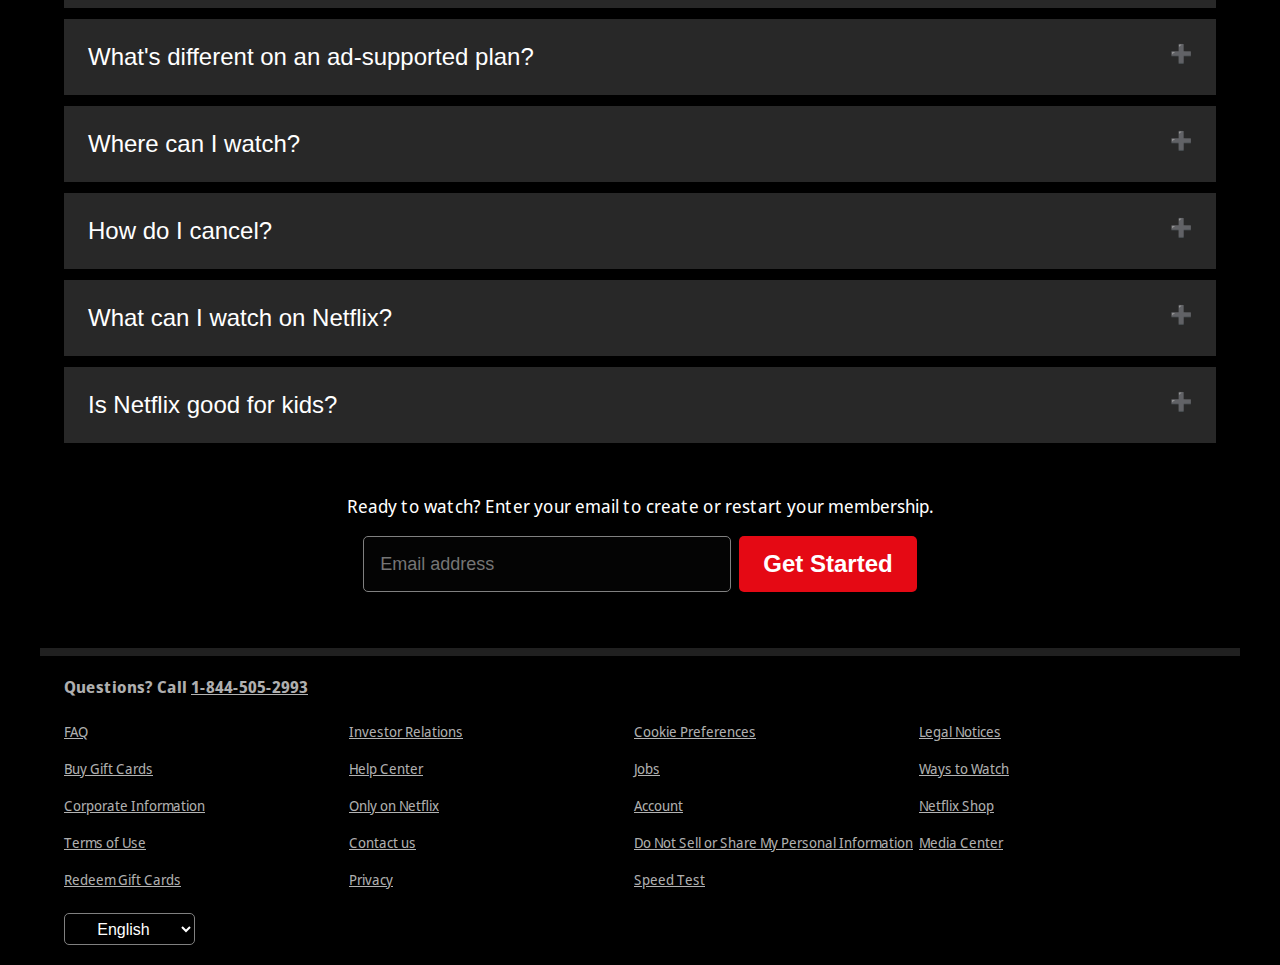
==== commit 6ceaa457: "Added back in forms and deleted .DS_store from the root file on github. Also deleted the netlify web" ====
--- a/index.html
+++ b/index.html
@@ -48,6 +48,10 @@
                         <hgroup>
                             <h1 class="hero-header">Unlimited movies, TV shows, and more.</h1>
                             <h4 class="hero-text">Watch anywhere. Cancel anytime.</h4>
+                            <form action="https://example.com/submit" name="contact" method="POST" data-netlify="true" autocomplete="off" novalidate enctype="multipart/form-data" rel="noopener noreferrer" target="_blank" accept-charset="UTF-8">
+                                <input class="email" type="email" placeholder="Email address">
+                                <input class="submit" type="submit" value="Get Started">
+                            </form>
                         </hgroup>
                     </section>
                     <section class="hero-form">
@@ -159,7 +163,10 @@
 
         <section class="subscribe-section">
             <h4>Ready to watch? Enter your email to create or restart your membership.</h4>
-
+            <form action="https://example.com/submit" name="contact" method="POST" data-netlify="true" autocomplete="off" novalidate enctype="multipart/form-data" rel="noopener noreferrer" target="_blank" accept-charset="UTF-8">
+                <input class="email" type="email" placeholder="Email address">
+                <input class="submit" type="submit" value="Get Started">
+            </form>
         </section>
 
         <footer>
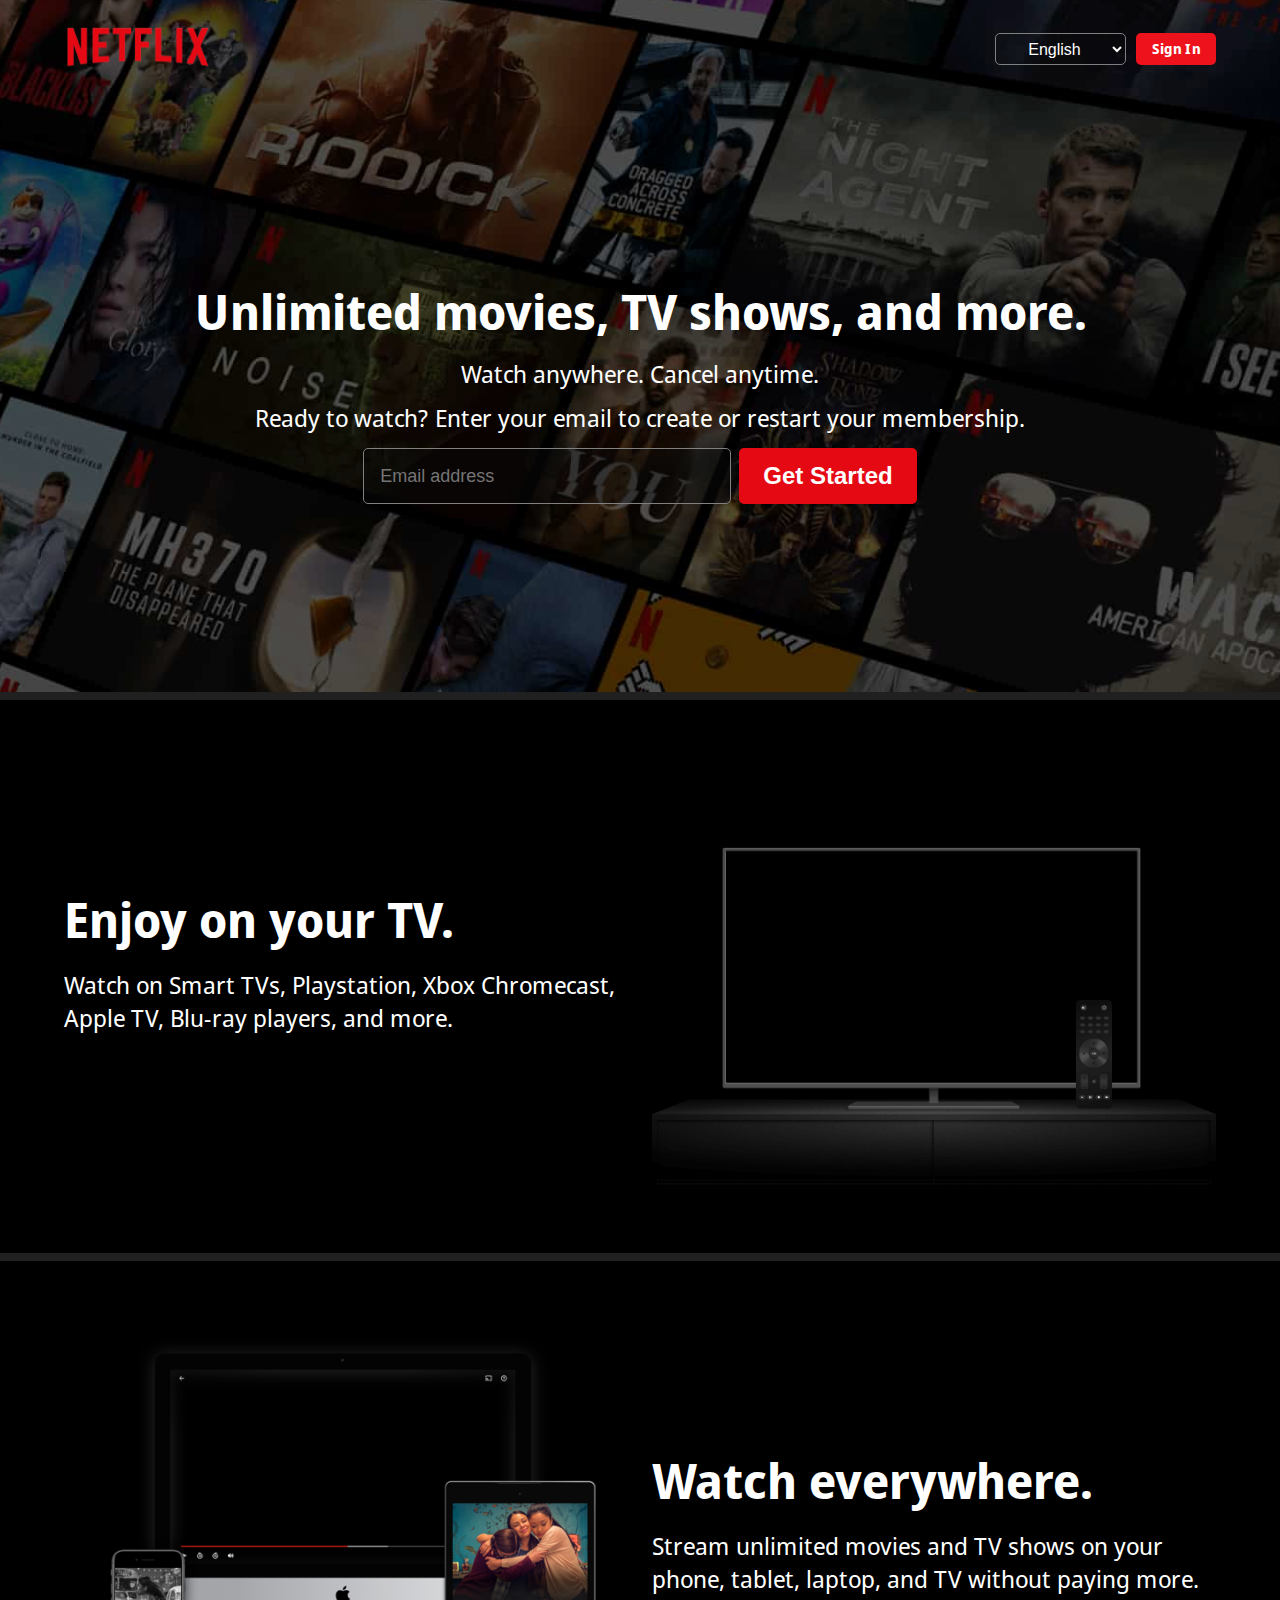
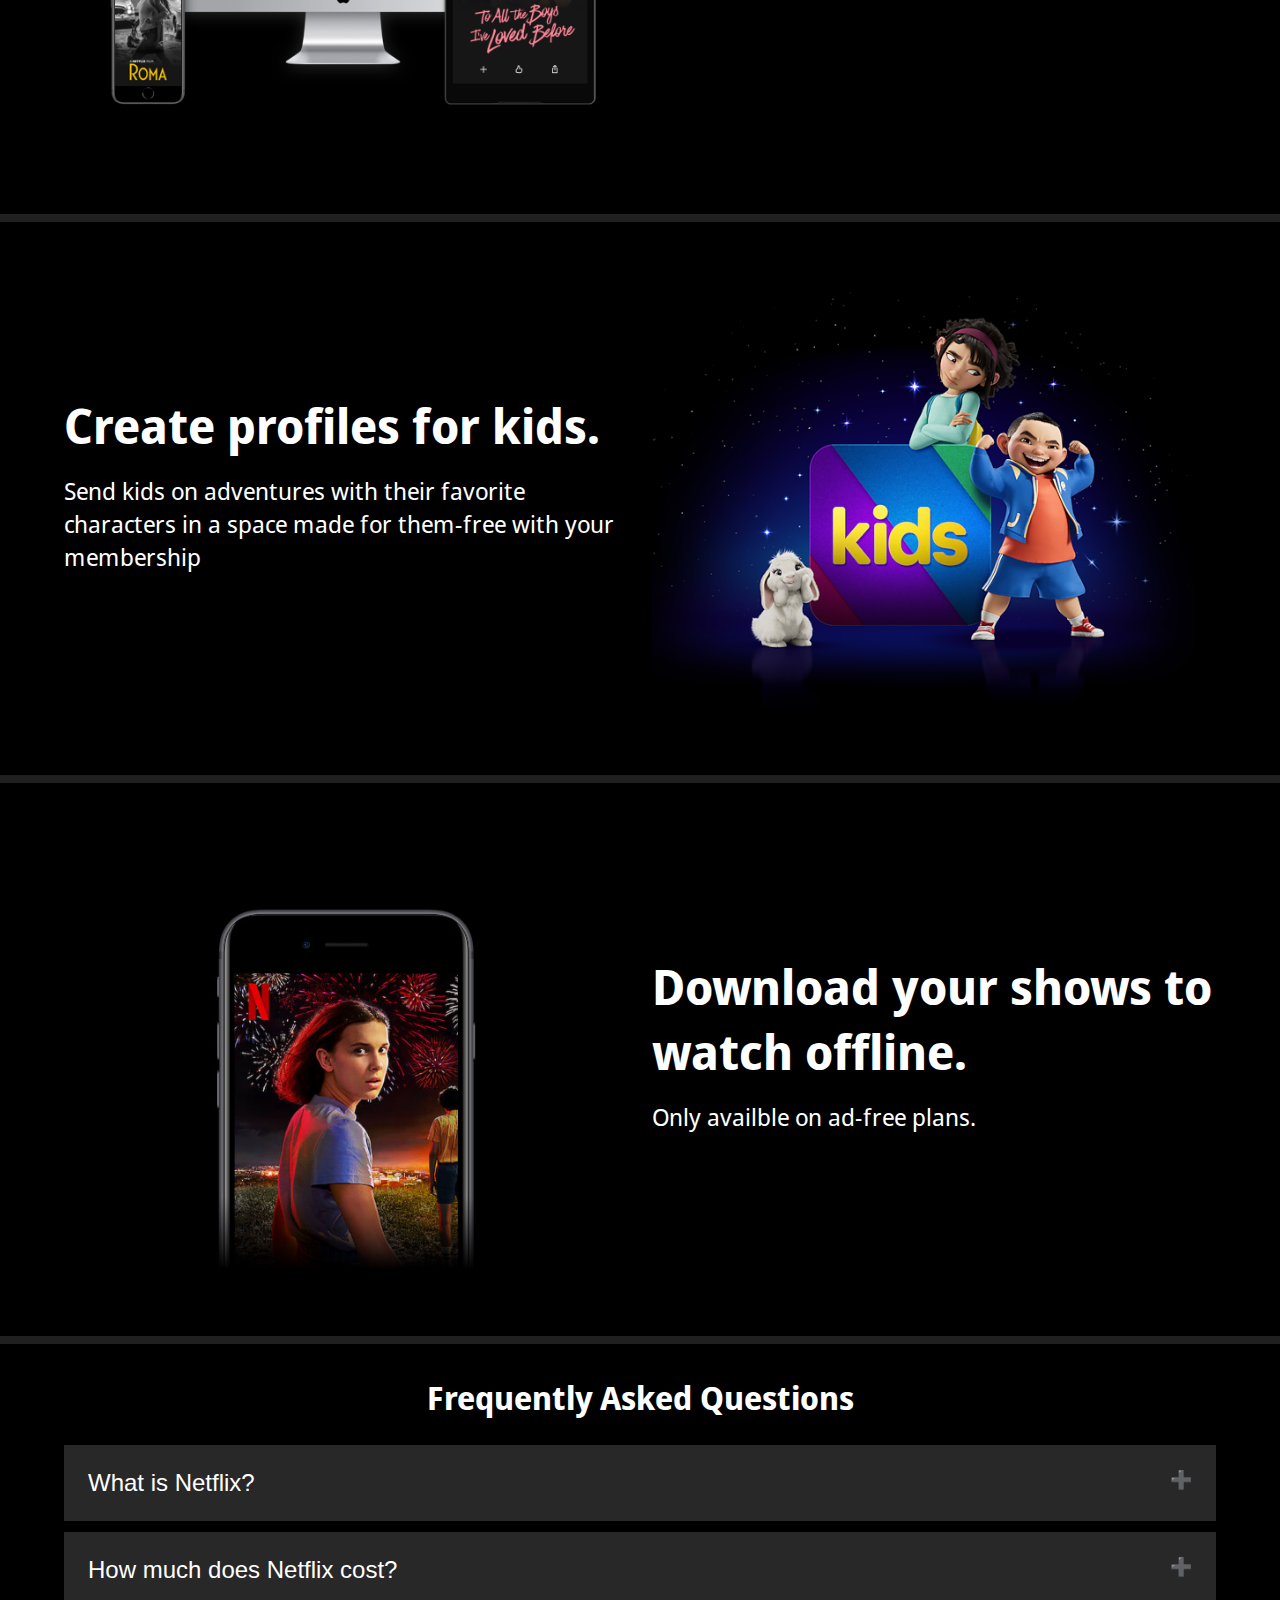
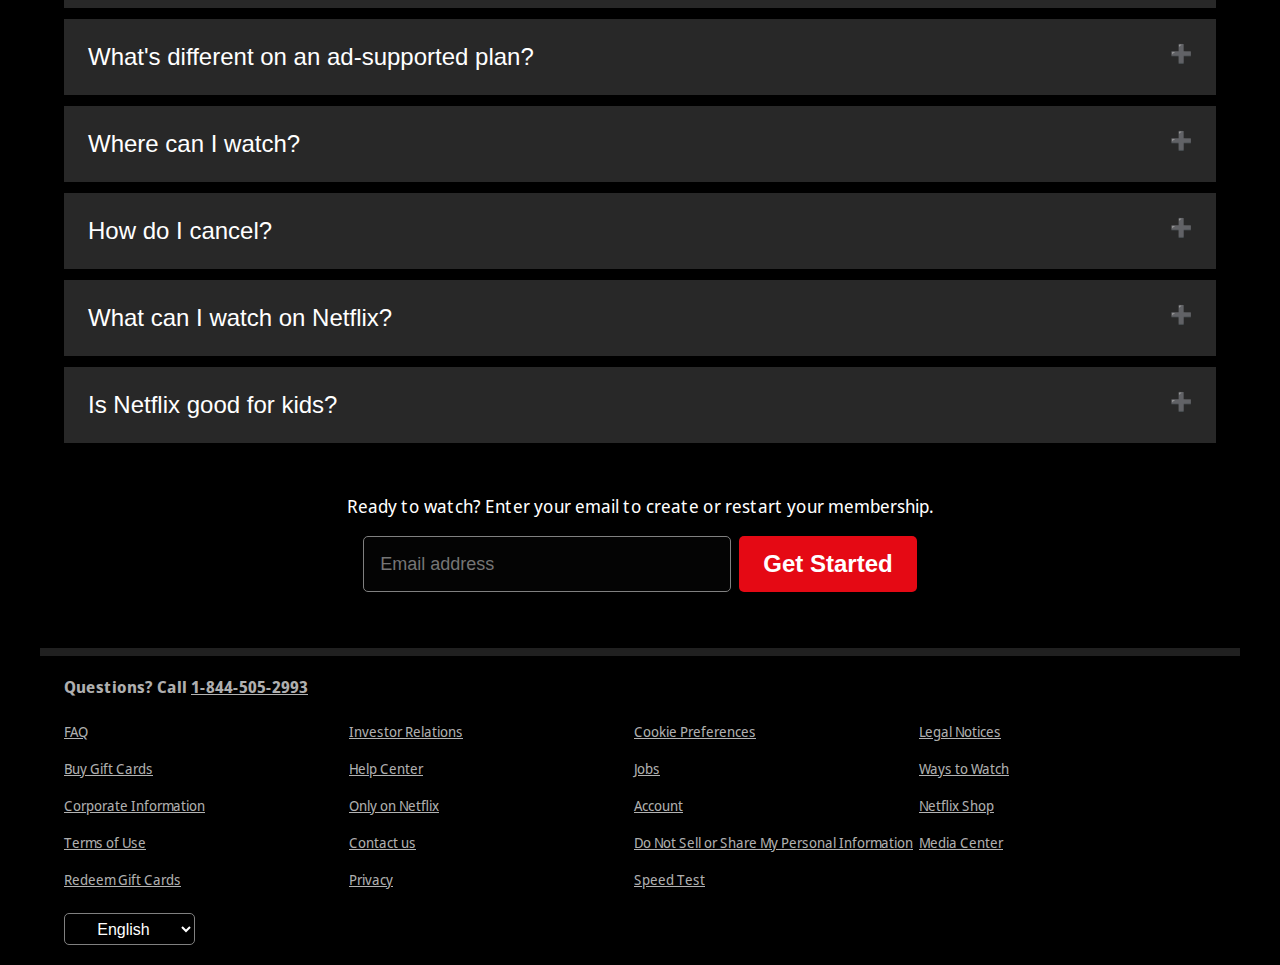
==== commit 739f806c: "Added forms back into their original locations" ====
--- a/index.html
+++ b/index.html
@@ -48,15 +48,14 @@
                         <hgroup>
                             <h1 class="hero-header">Unlimited movies, TV shows, and more.</h1>
                             <h4 class="hero-text">Watch anywhere. Cancel anytime.</h4>
-                            <form action="https://example.com/submit" name="contact" method="POST" data-netlify="true" autocomplete="off" novalidate enctype="multipart/form-data" rel="noopener noreferrer" target="_blank" accept-charset="UTF-8">
-                                <input class="email" type="email" placeholder="Email address">
-                                <input class="submit" type="submit" value="Get Started">
-                            </form>
                         </hgroup>
                     </section>
                     <section class="hero-form">
                         <h4 class="hero-text">Ready to watch? Enter your email to create or restart your membership.</h4>
-
+                        <form action="https://example.com/submit" name="contact" method="POST" data-netlify="true" autocomplete="off" novalidate enctype="multipart/form-data" rel="noopener noreferrer" target="_blank" accept-charset="UTF-8">
+                            <input class="email" type="email" placeholder="Email address">
+                            <input class="submit" type="submit" value="Get Started">
+                        </form>
                     </section>
                 </main>
             </div>
